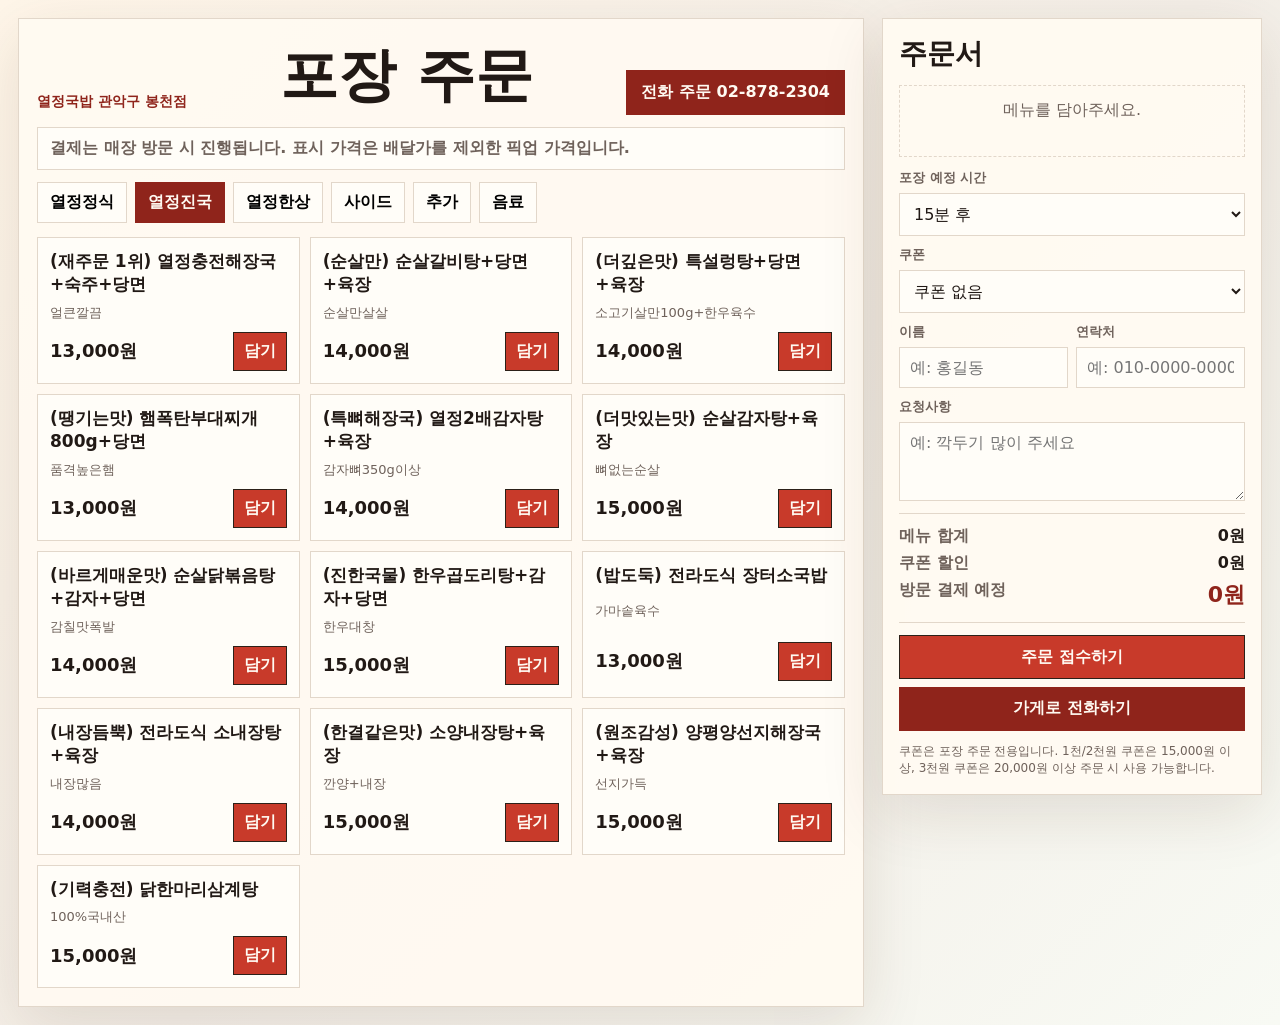
==== order.html @ 0b848af2 "Add files via upload" ====
<!doctype html>
<html lang="ko">
<head>
  <meta charset="utf-8">
  <meta name="viewport" content="width=device-width, initial-scale=1">
  <title>열정국밥 관악구 봉천점 포장 주문</title>
  <meta name="description" content="열정국밥 관악구 봉천점 포장 주문 전용 메뉴판입니다. 결제는 매장 방문 시 진행됩니다.">
  <link rel="stylesheet" href="./order.css">
</head>
<body>
  <main class="order-app">
    <section class="menu-area">
      <header class="order-header">
        <p>열정국밥 관악구 봉천점</p>
        <h1>포장 주문</h1>
        <a href="tel:028782304">전화 주문 02-878-2304</a>
      </header>

      <div class="notice-bar">
        결제는 매장 방문 시 진행됩니다. 표시 가격은 배달가를 제외한 픽업 가격입니다.
      </div>

      <nav id="categoryTabs" class="category-tabs" aria-label="메뉴 카테고리"></nav>
      <div id="menuList" class="menu-list" aria-live="polite"></div>
    </section>

    <aside class="cart-panel">
      <h2>주문서</h2>
      <div id="cartItems" class="cart-items"></div>

      <label class="field">
        <span>포장 예정 시간</span>
        <select id="pickupTime">
          <option value="15분 후">15분 후</option>
          <option value="20분 후">20분 후</option>
          <option value="30분 후">30분 후</option>
          <option value="40분 후">40분 후</option>
          <option value="직접 문의">직접 문의</option>
        </select>
      </label>

      <label class="field">
        <span>쿠폰</span>
        <select id="couponSelect">
          <option value="0">쿠폰 없음</option>
          <option value="1000">게임 쿠폰 1,000원</option>
          <option value="2000">게임 쿠폰 2,000원</option>
          <option value="3000">게임 쿠폰 3,000원</option>
        </select>
      </label>

      <div class="customer-grid">
        <label class="field">
          <span>이름</span>
          <input id="customerName" type="text" placeholder="예: 홍길동">
        </label>
        <label class="field">
          <span>연락처</span>
          <input id="customerPhone" type="tel" placeholder="예: 010-0000-0000">
        </label>
      </div>

      <label class="field">
        <span>요청사항</span>
        <textarea id="requestText" rows="3" placeholder="예: 깍두기 많이 주세요"></textarea>
      </label>

      <div class="total-box">
        <div><span>메뉴 합계</span><strong id="subtotal">0원</strong></div>
        <div><span>쿠폰 할인</span><strong id="discount">0원</strong></div>
        <div class="grand"><span>방문 결제 예정</span><strong id="grandTotal">0원</strong></div>
      </div>

      <button id="makeOrderBtn" class="primary-action">주문 접수하기</button>
      <a class="call-action" href="tel:028782304">가게로 전화하기</a>

      <div id="orderSummary" class="order-summary" hidden>
        <h3>주문 접수 내용</h3>
        <pre id="summaryText"></pre>
        <button id="copyBtn" class="copy-action">주문 내용 복사</button>
      </div>

      <p class="fine-print">
        쿠폰은 포장 주문 전용입니다. 1천/2천원 쿠폰은 15,000원 이상, 3천원 쿠폰은 20,000원 이상 주문 시 사용 가능합니다.
      </p>
    </aside>
  </main>

  <script src="./order.js"></script>
</body>
</html>
---- order.css ----
:root {
  --ink: #211915;
  --muted: #6f625b;
  --paper: #fffaf2;
  --panel: #fffdf8;
  --line: #e2d7ca;
  --red: #c83a2a;
  --deep-red: #8f241b;
  --green: #27755f;
}

* {
  box-sizing: border-box;
}

body {
  margin: 0;
  min-height: 100vh;
  background: linear-gradient(135deg, #fff6e9 0%, #f3eee7 52%, #f8faf4 100%);
  color: var(--ink);
  font-family: "Malgun Gothic", "Apple SD Gothic Neo", system-ui, sans-serif;
}

button,
input,
select,
textarea {
  font: inherit;
}

.order-app {
  display: grid;
  grid-template-columns: minmax(0, 1fr) 380px;
  gap: 18px;
  min-height: 100vh;
  padding: 18px;
}

.menu-area,
.cart-panel {
  border: 1px solid var(--line);
  background: rgba(255, 250, 242, 0.96);
  box-shadow: 0 18px 60px rgba(70, 41, 20, 0.12);
}

.menu-area {
  min-width: 0;
  padding: 18px;
}

.order-header {
  display: flex;
  align-items: end;
  justify-content: space-between;
  gap: 16px;
  margin-bottom: 12px;
}

.order-header p {
  margin: 0 0 4px;
  color: var(--deep-red);
  font-size: 14px;
  font-weight: 900;
}

.order-header h1 {
  margin: 0;
  font-size: clamp(34px, 5vw, 58px);
  letter-spacing: 0;
}

.order-header a,
.call-action {
  border: 1px solid var(--deep-red);
  background: var(--deep-red);
  padding: 11px 14px;
  color: #fffaf2;
  font-weight: 900;
  text-align: center;
  text-decoration: none;
}

.notice-bar {
  margin-bottom: 12px;
  border: 1px solid var(--line);
  background: var(--panel);
  padding: 10px 12px;
  color: var(--muted);
  font-weight: 800;
}

.category-tabs {
  display: flex;
  flex-wrap: wrap;
  gap: 8px;
  margin-bottom: 14px;
}

.category-tabs button {
  border: 1px solid var(--line);
  background: var(--panel);
  padding: 9px 12px;
  cursor: pointer;
  font-weight: 900;
}

.category-tabs button.active {
  border-color: var(--deep-red);
  background: var(--deep-red);
  color: #fffaf2;
}

.menu-list {
  display: grid;
  grid-template-columns: repeat(auto-fill, minmax(260px, 1fr));
  gap: 10px;
}

.menu-card {
  display: grid;
  gap: 8px;
  border: 1px solid var(--line);
  background: var(--panel);
  padding: 12px;
}

.menu-card h3 {
  margin: 0;
  font-size: 17px;
  line-height: 1.35;
}

.menu-card p {
  min-height: 20px;
  margin: 0;
  color: var(--muted);
  font-size: 13px;
  line-height: 1.4;
}

.menu-card footer {
  display: flex;
  align-items: center;
  justify-content: space-between;
  gap: 8px;
}

.menu-card strong {
  font-size: 18px;
}

.menu-card button,
.primary-action,
.copy-action {
  border: 1px solid #2c2018;
  background: var(--red);
  color: #fffaf2;
  cursor: pointer;
  font-weight: 900;
}

.menu-card button {
  padding: 8px 10px;
}

.cart-panel {
  position: sticky;
  top: 18px;
  align-self: start;
  max-height: calc(100vh - 36px);
  overflow: auto;
  padding: 16px;
}

.cart-panel h2 {
  margin: 0 0 12px;
  font-size: 28px;
}

.cart-items {
  display: grid;
  gap: 8px;
  min-height: 72px;
  margin-bottom: 12px;
}

.empty-cart {
  border: 1px dashed var(--line);
  padding: 14px;
  color: var(--muted);
  text-align: center;
}

.cart-item {
  display: grid;
  grid-template-columns: 1fr auto;
  gap: 6px;
  border-bottom: 1px solid var(--line);
  padding-bottom: 8px;
}

.cart-item strong {
  line-height: 1.35;
}

.qty-controls {
  display: flex;
  align-items: center;
  gap: 6px;
}

.qty-controls button {
  width: 28px;
  height: 28px;
  border: 1px solid var(--line);
  background: var(--panel);
  cursor: pointer;
  font-weight: 900;
}

.field {
  display: grid;
  gap: 6px;
  margin-bottom: 10px;
}

.field span {
  color: var(--muted);
  font-size: 13px;
  font-weight: 900;
}

.field input,
.field select,
.field textarea {
  width: 100%;
  border: 1px solid var(--line);
  background: var(--panel);
  padding: 10px;
  color: var(--ink);
}

.customer-grid {
  display: grid;
  grid-template-columns: 1fr 1fr;
  gap: 8px;
}

.total-box {
  display: grid;
  gap: 6px;
  border-top: 1px solid var(--line);
  border-bottom: 1px solid var(--line);
  margin: 12px 0;
  padding: 12px 0;
}

.total-box div {
  display: flex;
  justify-content: space-between;
  gap: 8px;
}

.total-box span {
  color: var(--muted);
  font-weight: 800;
}

.total-box .grand strong {
  color: var(--deep-red);
  font-size: 22px;
}

.primary-action,
.copy-action,
.call-action {
  display: block;
  width: 100%;
  min-height: 44px;
  margin-top: 8px;
  padding: 10px;
}

.order-summary {
  margin-top: 12px;
  border: 1px solid var(--line);
  background: var(--panel);
  padding: 12px;
}

.order-summary h3 {
  margin: 0 0 8px;
}

.order-summary pre {
  white-space: pre-wrap;
  word-break: keep-all;
  margin: 0;
  color: var(--ink);
  font-family: "Malgun Gothic", system-ui, sans-serif;
  line-height: 1.45;
}

.fine-print {
  margin: 12px 0 0;
  color: var(--muted);
  font-size: 12px;
  line-height: 1.45;
}

@media (max-width: 980px) {
  .order-app {
    grid-template-columns: 1fr;
  }

  .cart-panel {
    position: static;
    max-height: none;
  }
}

@media (max-width: 620px) {
  .order-app {
    padding: 10px;
  }

  .order-header {
    align-items: stretch;
    flex-direction: column;
  }

  .customer-grid,
  .menu-list {
    grid-template-columns: 1fr;
  }
}
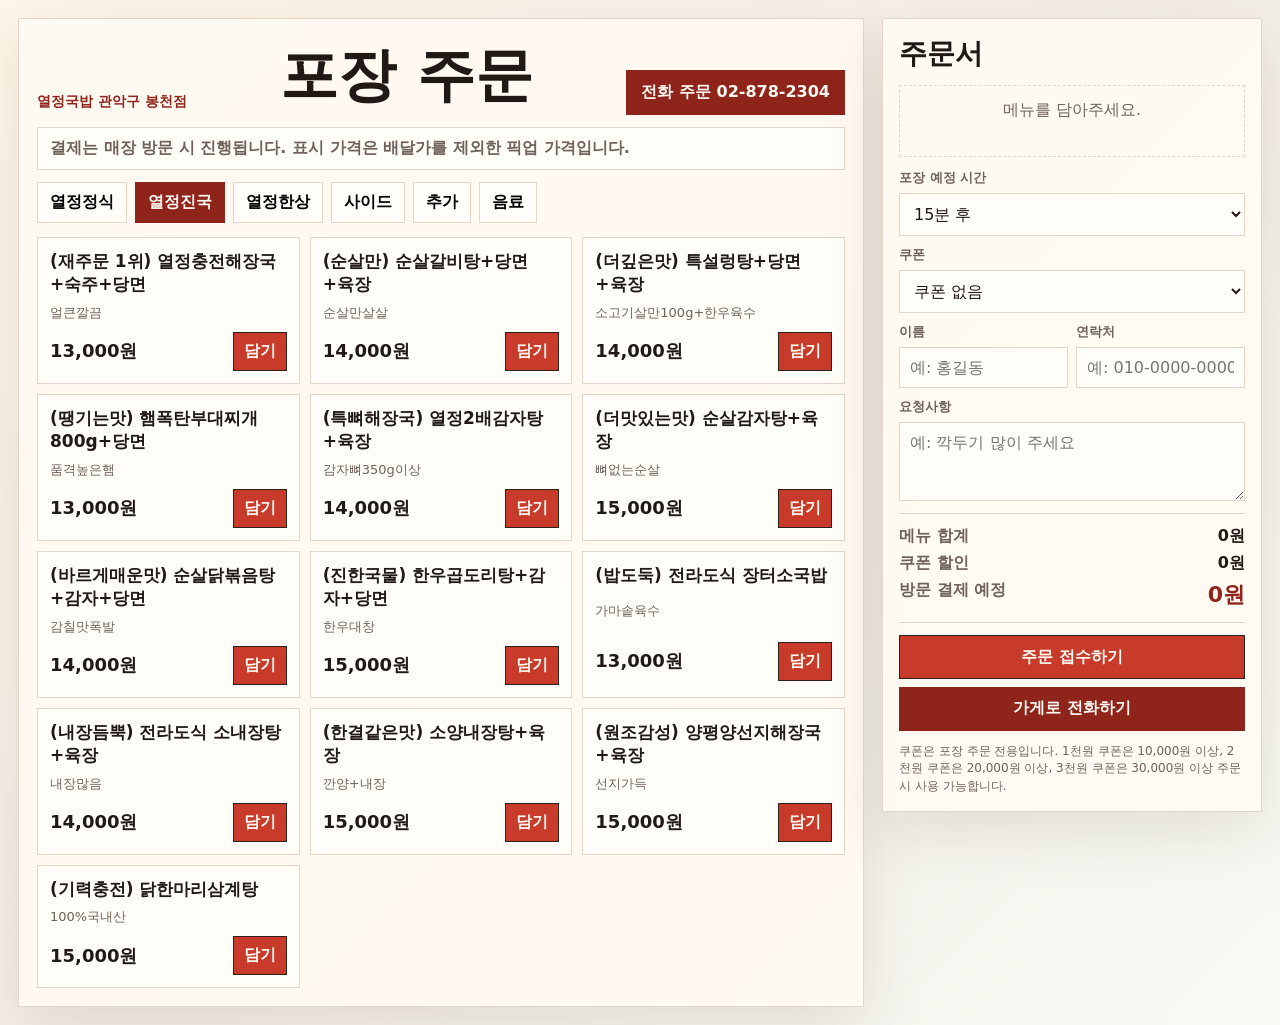
==== commit 834115dc: "Add files via upload" ====
--- a/order.html
+++ b/order.html
@@ -81,7 +81,7 @@
       </div>
 
       <p class="fine-print">
-        쿠폰은 포장 주문 전용입니다. 1천/2천원 쿠폰은 15,000원 이상, 3천원 쿠폰은 20,000원 이상 주문 시 사용 가능합니다.
+        쿠폰은 포장 주문 전용입니다. 1천원 쿠폰은 10,000원 이상, 2천원 쿠폰은 20,000원 이상, 3천원 쿠폰은 30,000원 이상 주문 시 사용 가능합니다.
       </p>
     </aside>
   </main>
